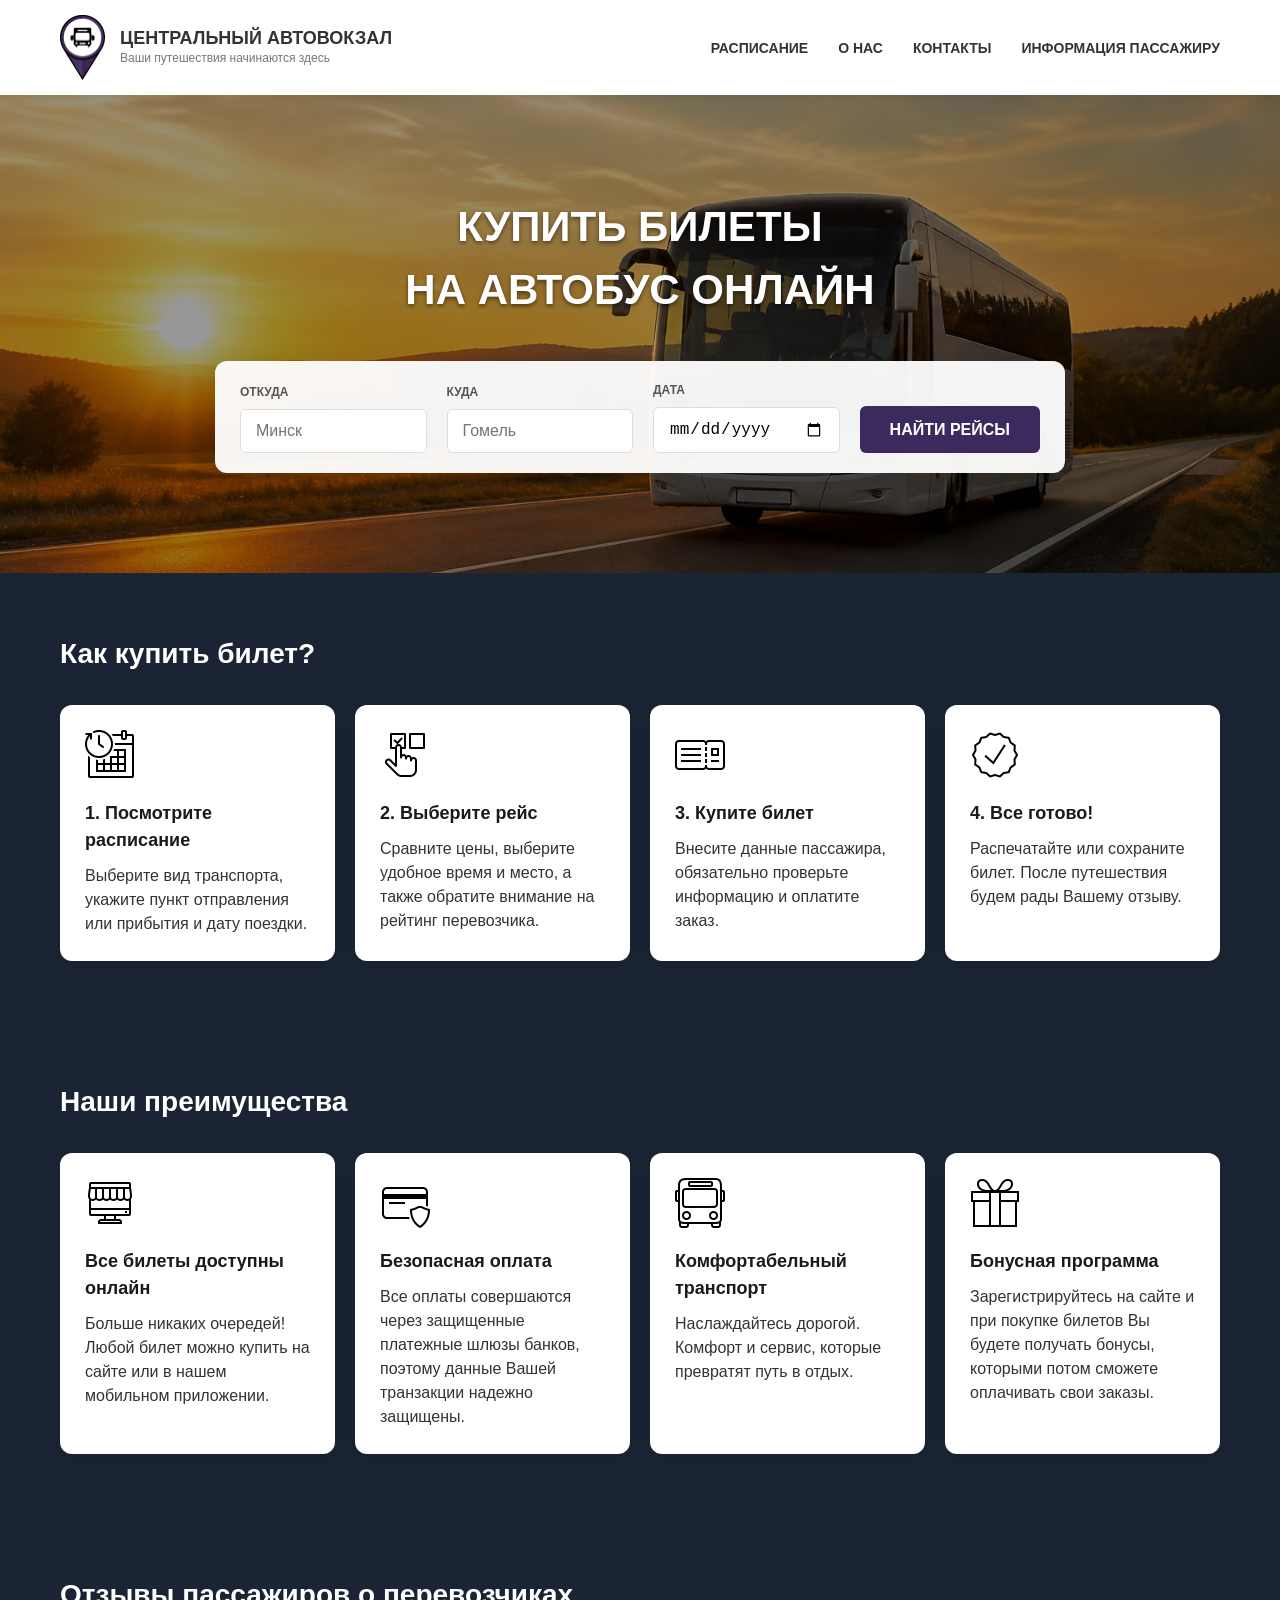
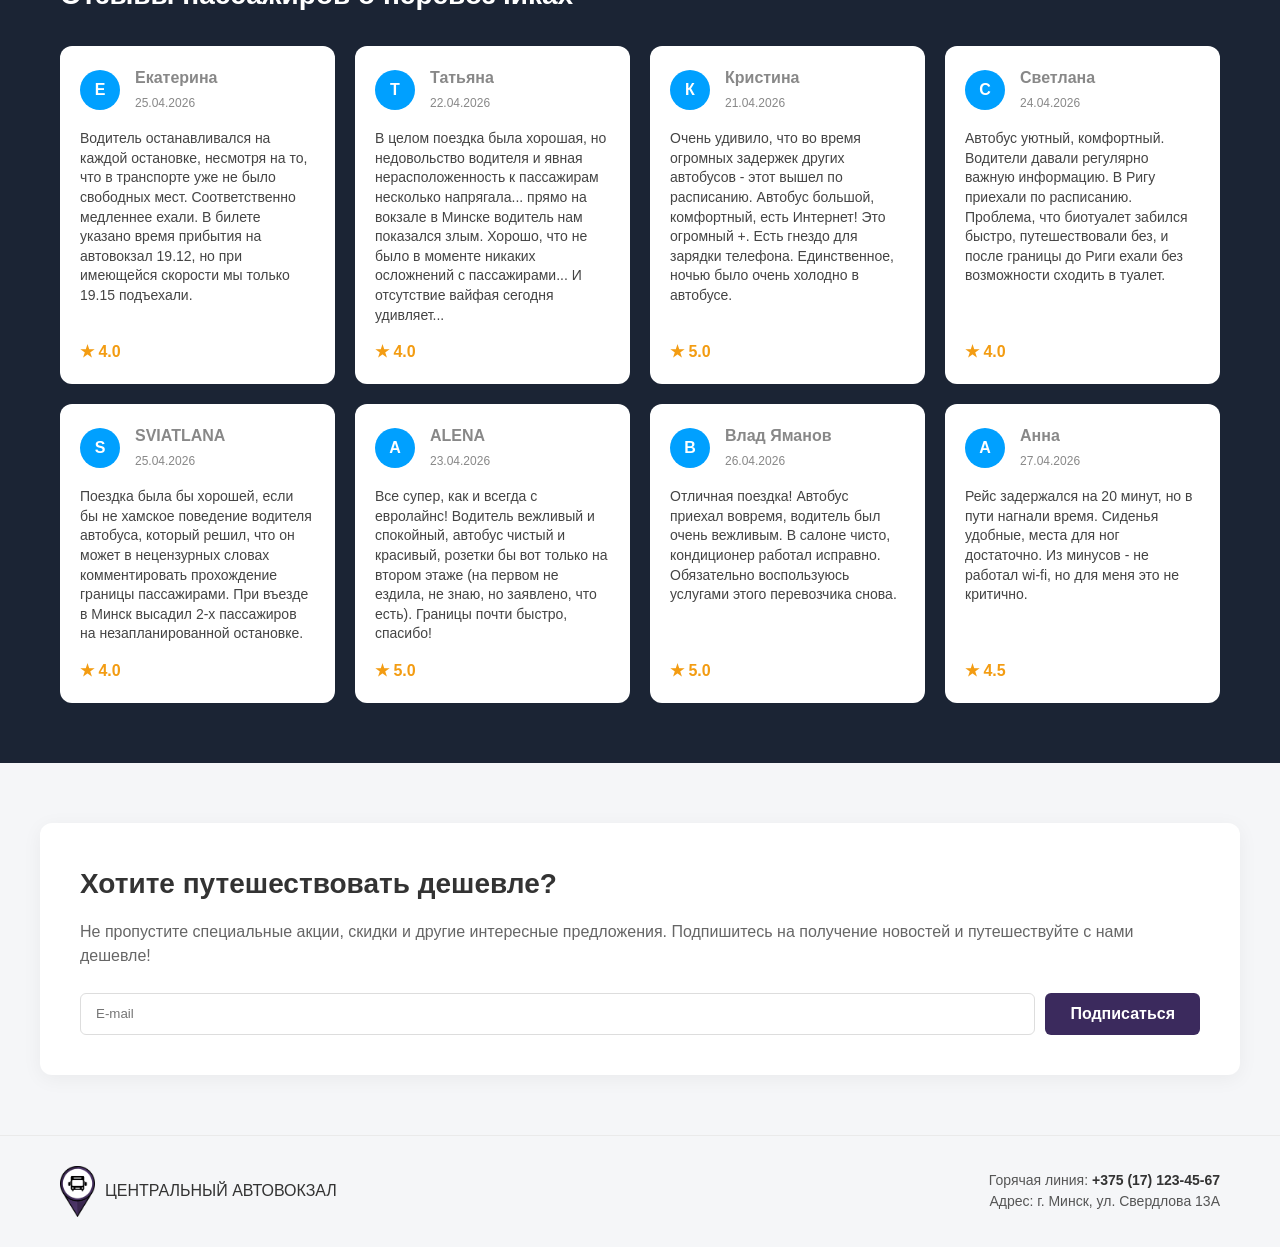
==== Курсовая КЯР/Bus station/index.html @ e3fa8789 "Add files via upload" ====
<!DOCTYPE html>
<html lang="ru">
<head>
    <meta charset="UTF-8">
    <meta name="viewport" content="width=device-width, initial-scale=1.0">
    <title>Центральный Автовокзал - Главная</title>
    <link rel="stylesheet" href="scss/style.css">
</head>
<body>

    <header class="header">
        <div class="container header-inner">
            <div class="logo">
                <img src="materials/Group 3.png" alt="">
                <div class="logo-text">
                    <span class="logo-title">ЦЕНТРАЛЬНЫЙ АВТОВОКЗАЛ</span>
                    <span>Ваши путешествия начинаются здесь</span>
                </div>
            </div>
            
            <button class="burger-menu" aria-label="Открыть меню">
                <span></span>
                <span></span>
                <span></span>
            </button>
            
            <nav class="main-nav">
                <ul>
                    <li><a href="schedule.html">РАСПИСАНИЕ</a></li>
                    <li><a href="about.html">О НАС</a></li>
                    <li><a href="contacts.html">КОНТАКТЫ</a></li>
                    <li><a href="info.html">ИНФОРМАЦИЯ ПАССАЖИРУ</a></li>
                </ul>
            </nav>
        </div>
    </header>

    <main>
        <section class="hero">
            <div class="container hero-content">
                <h1>КУПИТЬ БИЛЕТЫ<br>НА АВТОБУС ОНЛАЙН</h1>
                
                <form class="search-form" id="searchForm">
                    <div class="form-group">
                        <label for="from">ОТКУДА</label>
                        <input type="text" id="from" placeholder="Минск" required>
                    </div>
                    <div class="form-group">
                        <label for="to">КУДА</label>
                        <input type="text" id="to" placeholder="Гомель" required>
                    </div>
                    <div class="form-group">
                      <label for="date">ДАТА</label>
                      <input type="date" id="date" required>
                    </div>
                <button type="button" class="btn-submit" id="indexSearchBtn">НАЙТИ РЕЙСЫ</button>
                </form>
            </div>
        </section>

        <section class="how-to-buy bg-dark">
    <div class="container">
        <h2 class="section-title">Как купить билет?</h2>
        <div class="steps-grid">
            <article class="step-card">
                <div class="icon-wrapper">
                    <img src="materials/icons8-schedule-100.png" alt="Посмотрите расписание">
                </div>
                <h3>1. Посмотрите расписание</h3>
                <p>Выберите вид транспорта, укажите пункт отправления или прибытия и дату поездки.</p>
            </article>
            <article class="step-card">
                <div class="icon-wrapper">
                    <img src="materials/icons8-choose-100.png" alt="Выберите рейс">
                </div>
                <h3>2. Выберите рейс</h3>
                <p>Сравните цены, выберите удобное время и место, а также обратите внимание на рейтинг перевозчика.</p>
            </article>
            <article class="step-card">
                <div class="icon-wrapper">
                    <img src="materials/icons8-boarding-pass-100.png" alt="Купите билет">
                </div>
                <h3>3. Купите билет</h3>
                <p>Внесите данные пассажира, обязательно проверьте информацию и оплатите заказ.</p>
            </article>
            <article class="step-card">
                <div class="icon-wrapper">
                    <img src="materials/icons8-approval-100.png" alt="Все готово!">
                </div>
                <h3>4. Все готово!</h3>
                <p>Распечатайте или сохраните билет. После путешествия будем рады Вашему отзыву.</p>
            </article>
        </div>
    </div>
</section>

        <section class="advantages bg-dark">
    <div class="container">
        <h2 class="section-title">Наши преимущества</h2>
        <div class="advantages-grid">
            <article class="adv-card">
                <div class="icon-wrapper">
                    <img src="materials/icons8-online-shopping-100.png" alt="Билеты онлайн">
                </div>
                <h3>Все билеты доступны онлайн</h3>
                <p>Больше никаких очередей! Любой билет можно купить на сайте или в нашем мобильном приложении.</p>
            </article>
            <article class="adv-card">
                <div class="icon-wrapper">
                    <img src="materials/icons8-card-security-100.png" alt="Безопасная оплата">
                </div>
                <h3>Безопасная оплата</h3>
                <p>Все оплаты совершаются через защищенные платежные шлюзы банков, поэтому данные Вашей транзакции надежно защищены.</p>
            </article>
            <article class="adv-card">
                <div class="icon-wrapper">
                    <img src="materials/icons8-bus-100.png" alt="Комфортабельный транспорт">
                </div>
                <h3>Комфортабельный транспорт</h3>
                <p>Наслаждайтесь дорогой. Комфорт и сервис, которые превратят путь в отдых.</p>
            </article>
            <article class="adv-card">
                <div class="icon-wrapper">
                    <img src="materials/icons8-gift-100.png" alt="Бонусная программа">
                </div>
                <h3>Бонусная программа</h3>
                <p>Зарегистрируйтесь на сайте и при покупке билетов Вы будете получать бонусы, которыми потом сможете оплачивать свои заказы.</p>
            </article>
        </div>
    </div>
</section>

        <section class="reviews bg-dark">
            <div class="container">
                <div class="reviews-header">
                    <h2 class="section-title">Отзывы пассажиров о перевозчиках</h2>
                </div>
                <div class="reviews-grid" id="reviews-container">
                    </div>
            </div>
        </section>

        <section class="subscribe">
            <div class="container subscribe-inner">
                <div class="subscribe-text">
                    <h2>Хотите путешествовать дешевле?</h2>
                    <p>Не пропустите специальные акции, скидки и другие интересные предложения. Подпишитесь на получение новостей и путешествуйте с нами дешевле!</p>
                    <form class="subscribe-form">
                        <input type="email" placeholder="E-mail" required>
                        <button type="submit" class="btn-primary">Подписаться</button>
                    </form>
                </div>
            </div>
        </section>
    </main>

    <dialog id="ticketModal" class="modal">
        <div class="modal-content">
            <button class="close-modal" id="closeModalBtn" aria-label="Закрыть окно">&times;</button>
            <h2>Оформление билета</h2>
            <p>Пожалуйста, заполните данные пассажира для выбранного рейса.</p>
            <form id="purchaseForm">
                <div class="form-group">
                    <label for="passengerName">ФИО пассажира</label>
                    <input type="text" id="passengerName" placeholder="Иванов Иван Иванович" required>
                </div>
                <div class="form-group">
                    <label for="passportData">Серия и номер паспорта</label>
                    <input type="text" id="passportData" placeholder="AB1234567" required>
                </div>
                <div class="form-group">
                    <label for="phone">Телефон</label>
                    <input type="tel" id="phone" placeholder="+375 (__) ___-__-__" required>
                </div>
                <button type="submit" class="btn-primary btn-full">Перейти к оплате</button>
            </form>
        </div>
    </dialog>

    <dialog id="paymentSuccessModal" class="modal">
        <div class="modal-content text-center">
            <button class="close-modal" id="closePaymentSuccessBtn" aria-label="Закрыть окно">&times;</button>
            <h2>Заявка принята!</h2>
            <p>Наш оператор свяжется с вами в ближайшее время для подтверждения бронирования и оплаты.</p>
            <button class="btn-primary btn-full" id="okPaymentSuccessBtn">Отлично</button>
        </div>
    </dialog>

    <dialog id="subscribeModal" class="modal">
        <div class="modal-content text-center">
            <button class="close-modal" id="closeSubscribeBtn" aria-label="Закрыть окно">&times;</button>
            <h2>Успешная подписка!</h2>
            <p>Спасибо! Теперь вы будете первыми узнавать о наших акциях и скидках.</p>
            <button class="btn-primary btn-full" id="okSubscribeBtn">Отлично</button>
        </div>
    </dialog>

    <footer class="footer">
        <div class="container footer-inner">
            <div class="footer-logo">
                <img src="materials/Group 3.png" alt="">
                <span class="footer-title">ЦЕНТРАЛЬНЫЙ АВТОВОКЗАЛ</span>
            </div> 
            <div class="footer-contacts">
                <p>Горячая линия: <span class="fw-bold">+375 (17) 123-45-67</span></p>
                <p>Адрес: г. Минск, ул. Свердлова 13А</p>
            </div>
        </div>
    </footer>

    <script src="js/main.js"></script>
</body>
</html>
---- Курсовая КЯР/Bus station/scss/style.css ----
* {
  margin: 0;
  padding: 0;
  box-sizing: border-box;
}

body {
  font-family: "Segoe UI", Roboto, Helvetica, Arial, sans-serif;
  color: #333333;
  background-color: #ffffff;
  line-height: 1.5;
}

a {
  text-decoration: none;
  color: inherit;
  transition: all 0.3s ease;
}

ul {
  list-style: none;
}

.container {
  max-width: 1200px;
  margin: 0 auto;
  padding: 0 20px;
}

.fw-bold {
  font-weight: bold;
}

button {
  cursor: pointer;
  border: none;
  font-family: inherit;
  transition: all 0.3s ease;
}

.btn-primary {
  background-color: #3B2A5D;
  color: #ffffff;
  padding: 12px 25px;
  border-radius: 6px;
  font-weight: 600;
  font-size: 16px;
}
.btn-primary:hover {
  background-color: rgb(36.7111111111, 26.1333333333, 57.8666666667);
}

.section-title {
  font-size: 28px;
  margin-bottom: 30px;
  color: #ffffff;
}

.bg-dark {
  background-color: #1b2434;
  color: #ffffff;
  padding: 60px 0;
}

.header {
  background: #ffffff;
  padding: 15px 0;
  box-shadow: 0 2px 10px rgba(0, 0, 0, 0.05);
  position: sticky;
  top: 0;
  z-index: 100;
}
.header .header-inner {
  display: flex;
  justify-content: space-between;
  align-items: center;
}
.header .logo {
  display: flex;
  align-items: center;
  gap: 15px;
}
.header .logo img {
  width: 45px;
  height: auto;
  -o-object-fit: contain;
     object-fit: contain;
}
.header .logo .logo-text {
  display: flex;
  flex-direction: column;
}
.header .logo .logo-text .logo-title {
  font-weight: bold;
  font-size: 18px;
  color: #333333;
  line-height: 1.2;
}
.header .logo .logo-text span {
  font-size: 12px;
  color: #777777;
}
.header .main-nav ul {
  display: flex;
  gap: 30px;
}
.header .main-nav ul a {
  font-size: 14px;
  font-weight: 600;
  color: #333333;
}
.header .main-nav ul a:hover {
  color: #3B2A5D;
}
.header .burger-menu {
  display: none;
  flex-direction: column;
  gap: 5px;
  background: none;
  border: none;
  cursor: pointer;
  padding: 5px;
  z-index: 101;
}
.header .burger-menu span {
  display: block;
  width: 25px;
  height: 3px;
  background-color: #333333;
  transition: all 0.3s ease;
}
.header .burger-menu.active span:nth-child(1) {
  transform: translateY(8px) rotate(45deg);
}
.header .burger-menu.active span:nth-child(2) {
  opacity: 0;
}
.header .burger-menu.active span:nth-child(3) {
  transform: translateY(-8px) rotate(-45deg);
}
@media (max-width: 900px) {
  .header .burger-menu {
    display: flex;
  }
  .header .main-nav {
    position: absolute;
    top: 100%;
    left: 0;
    width: 100%;
    background: #ffffff;
    box-shadow: 0 10px 15px rgba(0, 0, 0, 0.05);
    padding: 20px 0;
    opacity: 0;
    visibility: hidden;
    transform: translateY(-10px);
    transition: all 0.3s ease;
  }
  .header .main-nav.active {
    opacity: 1;
    visibility: visible;
    transform: translateY(0);
  }
  .header .main-nav ul {
    flex-direction: column;
    align-items: center;
    gap: 20px;
  }
}

.hero {
  background: linear-gradient(rgba(0, 0, 0, 0.4), rgba(0, 0, 0, 0.4)), url("../materials/background_for_index.png") center/cover;
  padding: 100px 0;
  text-align: center;
  color: #ffffff;
}
.hero h1 {
  font-size: 42px;
  margin-bottom: 40px;
  text-shadow: 0 2px 4px rgba(0, 0, 0, 0.5);
}

.search-form {
  background: rgba(255, 255, 255, 0.95);
  padding: 20px 25px;
  border-radius: 12px;
  display: flex;
  gap: 20px;
  align-items: flex-end;
  max-width: 850px;
  margin: 0 auto;
  color: #333;
  text-align: left;
  box-shadow: 0 10px 30px rgba(0, 0, 0, 0.15);
}
.search-form .form-group {
  flex: 1;
  display: flex;
  flex-direction: column;
  gap: 8px;
}
.search-form .form-group label {
  font-size: 12px;
  font-weight: 600;
  color: #555;
}
.search-form .form-group input {
  width: 100%;
  padding: 12px 15px;
  border: 1px solid #ddd;
  border-radius: 6px;
  font-size: 16px;
  outline: none;
  transition: border-color 0.3s ease;
}
.search-form .form-group input:focus {
  border-color: #3B2A5D;
}
.search-form .btn-submit {
  background-color: #3B2A5D;
  color: #ffffff;
  padding: 0 30px;
  border-radius: 6px;
  font-weight: bold;
  font-size: 16px;
  height: 47px;
  white-space: nowrap;
}
.search-form .btn-submit:hover {
  background-color: rgb(36.7111111111, 26.1333333333, 57.8666666667);
}

@media (max-width: 768px) {
  .search-form {
    flex-direction: column;
    align-items: stretch;
  }
  .search-form .btn-submit {
    height: 50px;
    margin-top: 10px;
  }
}
.steps-grid, .advantages-grid, .reviews-grid {
  display: grid;
  grid-template-columns: repeat(auto-fit, minmax(250px, 1fr));
  gap: 20px;
}

.step-card, .adv-card {
  background: #ffffff;
  color: #333333;
  padding: 25px;
  border-radius: 12px;
  box-shadow: 0 4px 15px rgba(0, 0, 0, 0.1);
}
.step-card .icon-wrapper, .adv-card .icon-wrapper {
  margin-bottom: 20px;
  display: flex;
}
.step-card .icon-wrapper img, .adv-card .icon-wrapper img {
  width: 50px;
  height: auto;
  -o-object-fit: contain;
     object-fit: contain;
}
.step-card h3, .adv-card h3 {
  font-size: 18px;
  margin-bottom: 10px;
  color: #1a1a1a;
}

.reviews-header {
  display: flex;
  justify-content: space-between;
  align-items: center;
  margin-bottom: 30px;
}
.reviews-header .section-title {
  margin-bottom: 0;
}
.reviews-header .icon-wrapper {
  margin-bottom: 20px;
  display: flex;
}
.reviews-header .icon-wrapper img {
  width: 100px;
  height: auto;
  -o-object-fit: contain;
     object-fit: contain;
}

.review-card {
  background: #ffffff;
  color: #333333;
  padding: 20px;
  border-radius: 12px;
  display: flex;
  flex-direction: column;
  gap: 15px;
}
.review-card .review-header {
  display: flex;
  align-items: center;
  gap: 15px;
}
.review-card .review-header .avatar {
  width: 40px;
  height: 40px;
  border-radius: 50%;
  background: #00A0FF;
  color: #fff;
  display: flex;
  justify-content: center;
  align-items: center;
  font-weight: bold;
}
.review-card .review-header .author-info .author-name {
  display: block;
  font-size: 16px;
  font-weight: bold;
}
.review-card .review-header .author-info span {
  font-size: 12px;
  color: #888;
}
.review-card .review-text {
  font-size: 14px;
  color: #444;
  line-height: 1.4;
  flex-grow: 1;
}
.review-card .rating {
  color: #f39c12;
  font-weight: bold;
}

.subscribe {
  padding: 60px 0;
  background-color: #f5f6f8;
}
.subscribe .subscribe-inner {
  display: flex;
  justify-content: space-between;
  align-items: center;
  background: #ffffff;
  padding: 40px;
  border-radius: 12px;
  box-shadow: 0 4px 20px rgba(0, 0, 0, 0.05);
  gap: 40px;
}
.subscribe .subscribe-text {
  flex: 1;
}
.subscribe .subscribe-text h2 {
  font-size: 28px;
  margin-bottom: 15px;
}
.subscribe .subscribe-text p {
  color: #666;
  margin-bottom: 25px;
}
.subscribe .subscribe-text .subscribe-form {
  display: flex;
  gap: 10px;
}
.subscribe .subscribe-text .subscribe-form input {
  flex: 1;
  padding: 12px 15px;
  border: 1px solid #ddd;
  border-radius: 6px;
  outline: none;
}
@media (max-width: 768px) {
  .subscribe .subscribe-inner {
    flex-direction: column;
    text-align: center;
  }
  .subscribe .subscribe-form {
    flex-direction: column;
  }
}

.modal {
  margin: auto;
  padding: 0;
  border: none;
  border-radius: 12px;
  box-shadow: 0 10px 30px rgba(0, 0, 0, 0.3);
  max-width: 400px;
  width: 90%;
}
.modal::backdrop {
  background: rgba(0, 0, 0, 0.6);
  backdrop-filter: blur(3px);
}
.modal .modal-content {
  padding: 30px;
  position: relative;
}
.modal .modal-content h2 {
  margin-bottom: 10px;
  color: #3B2A5D;
}
.modal .modal-content p {
  font-size: 14px;
  color: #666;
  margin-bottom: 20px;
}
.modal .modal-content .close-modal {
  position: absolute;
  top: 15px;
  right: 15px;
  background: none;
  font-size: 24px;
  color: #999;
}
.modal .modal-content .close-modal:hover {
  color: #333;
}
.modal .modal-content .form-group {
  margin-bottom: 15px;
  display: flex;
  flex-direction: column;
  gap: 5px;
}
.modal .modal-content .form-group label {
  font-size: 13px;
  font-weight: 600;
}
.modal .modal-content .form-group input,
.modal .modal-content .form-group select {
  padding: 10px;
  border: 1px solid #ccc;
  border-radius: 6px;
  background-color: #fff;
  font-family: inherit;
}
.modal .text-center {
  text-align: center;
}
.modal .btn-full {
  width: 100%;
}

.footer {
  background-color: #f5f6f8;
  padding: 30px 0;
  border-top: 1px solid #eaeaea;
}
.footer .footer-inner {
  display: flex;
  justify-content: space-between;
  align-items: center;
  flex-wrap: wrap;
  gap: 20px;
}
.footer .footer-logo {
  display: flex;
  align-items: center;
  gap: 10px;
}
.footer .footer-logo img {
  width: 35px;
  height: auto;
  -o-object-fit: contain;
     object-fit: contain;
}
.footer .footer-links {
  display: flex;
  gap: 20px;
}
.footer .footer-links a {
  font-size: 14px;
  color: #555;
}
.footer .footer-links a:hover {
  color: #3B2A5D;
}
.footer .footer-contacts {
  text-align: right;
  font-size: 14px;
  color: #555;
}
.footer .footer-contacts .fw-bold {
  color: #333333;
  font-weight: bold;
}
@media (max-width: 768px) {
  .footer .footer-inner {
    flex-direction: column;
    text-align: center;
    align-items: center;
  }
  .footer .footer-contacts {
    text-align: center;
  }
}/*# sourceMappingURL=style.css.map */
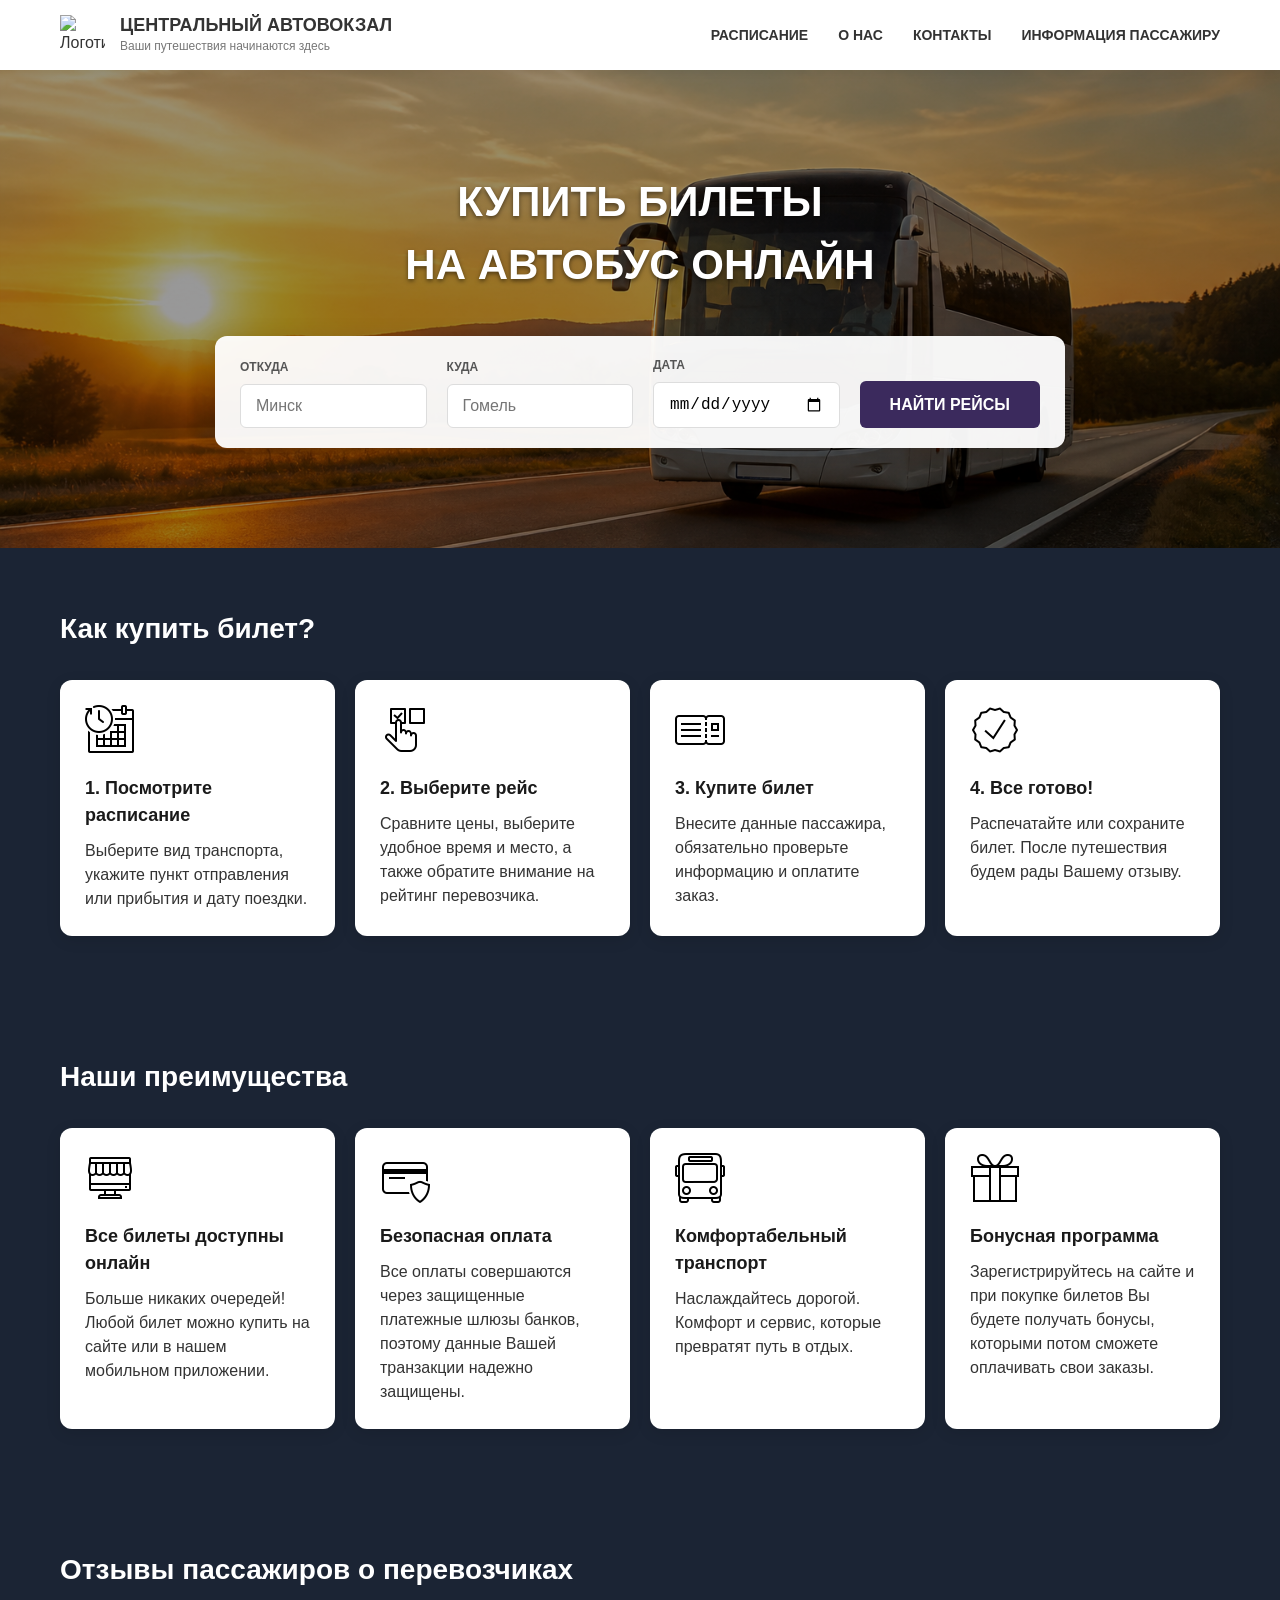
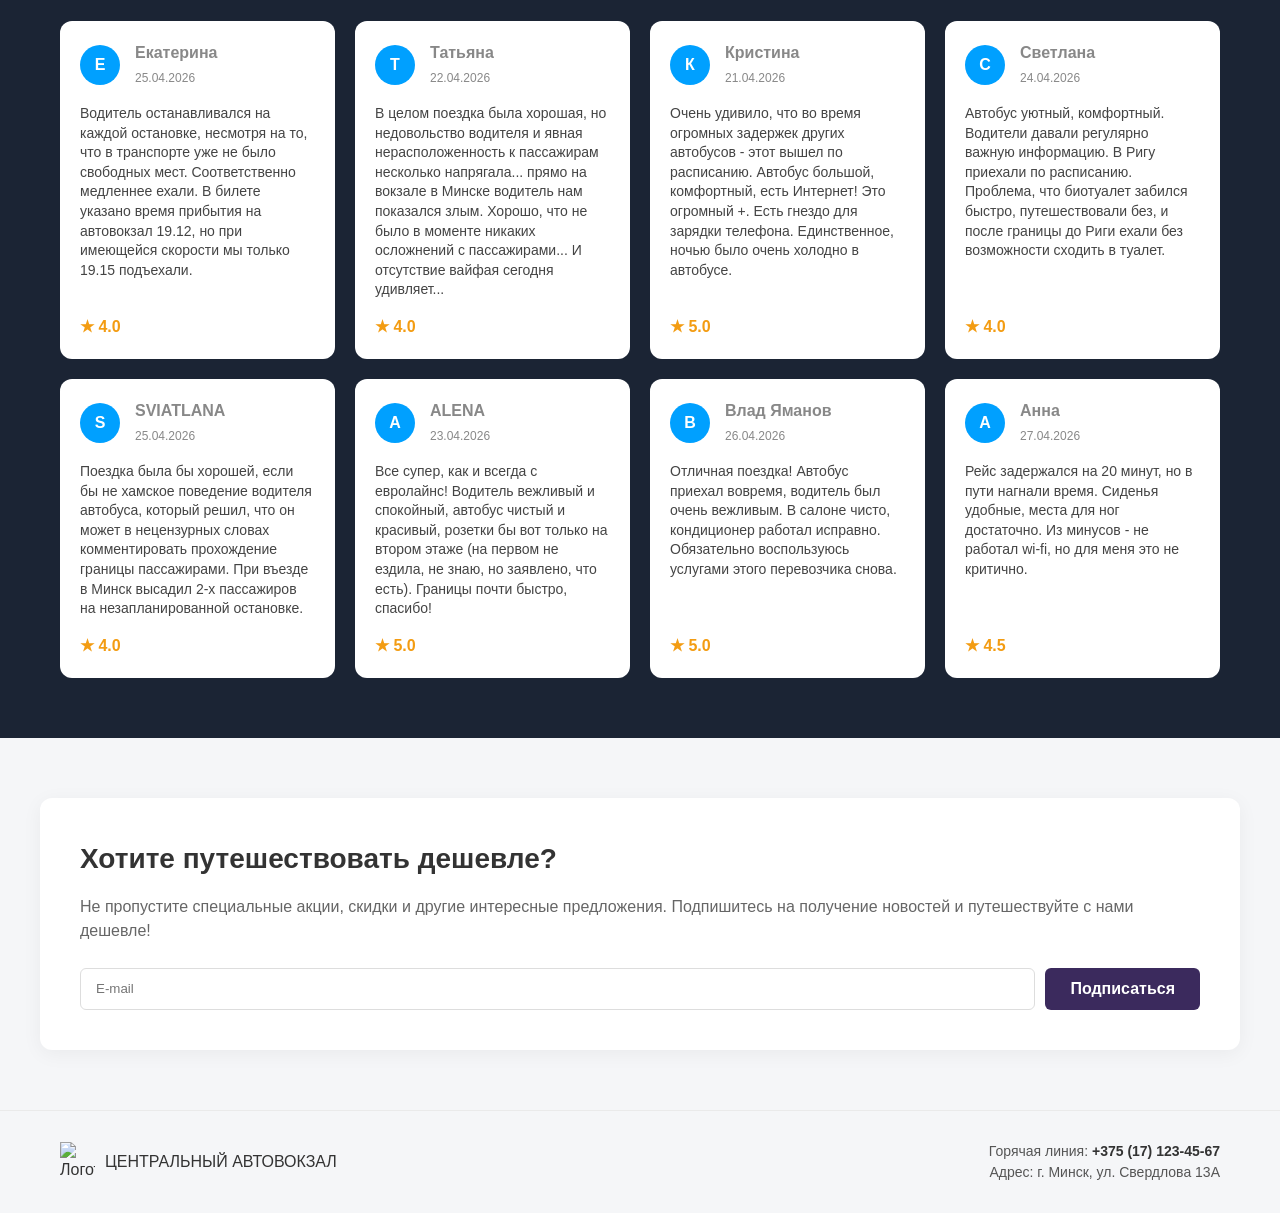
==== commit dc09b636: "Add files via upload" ====
--- a/Курсовая КЯР/Bus station/index.html
+++ b/Курсовая КЯР/Bus station/index.html
@@ -11,7 +11,7 @@
     <header class="header">
         <div class="container header-inner">
             <div class="logo">
-                <img src="materials/Group 3.png" alt="">
+                <img src="materials/logo.png" alt="Логотип">
                 <div class="logo-text">
                     <span class="logo-title">ЦЕНТРАЛЬНЫЙ АВТОВОКЗАЛ</span>
                     <span>Ваши путешествия начинаются здесь</span>
@@ -198,7 +198,7 @@
     <footer class="footer">
         <div class="container footer-inner">
             <div class="footer-logo">
-                <img src="materials/Group 3.png" alt="">
+                <img src="materials/logo.png" alt="Логотип">
                 <span class="footer-title">ЦЕНТРАЛЬНЫЙ АВТОВОКЗАЛ</span>
             </div> 
             <div class="footer-contacts">
